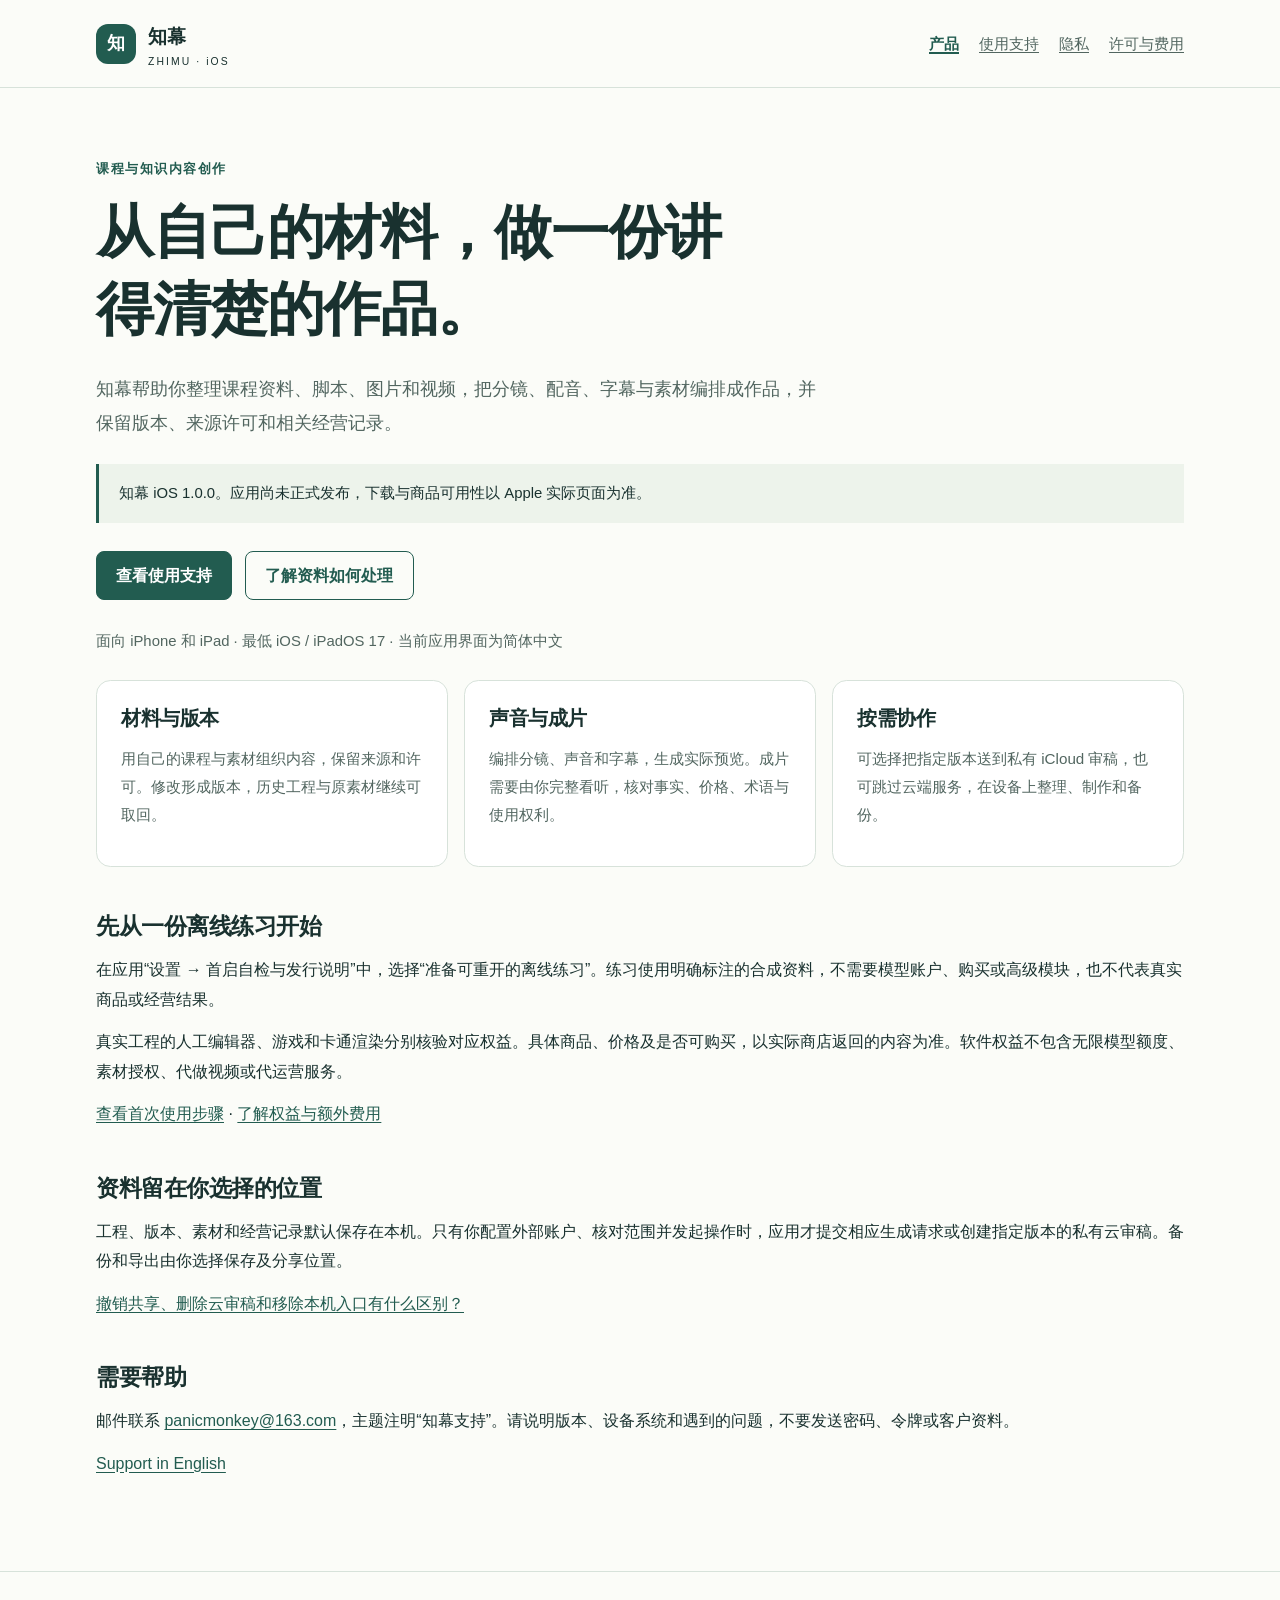
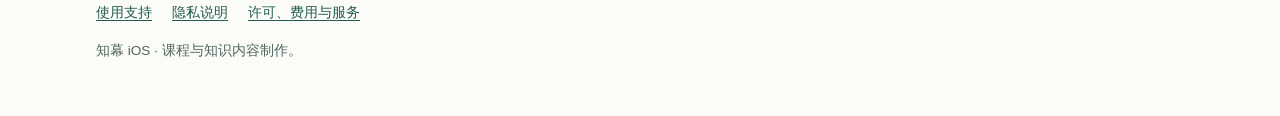
==== docs/index.html @ c90d4d98 "feat: release standalone free video core and support site" ====
<!doctype html>
<html lang="zh-CN">
<head>
  <meta charset="utf-8">
  <meta name="viewport" content="width=device-width, initial-scale=1">
  <meta name="description" content="知幕 iOS 的使用支持、隐私与许可说明。了解本机制作、可选云端审稿、备份和购买恢复边界。">
  <meta name="referrer" content="no-referrer">
  <meta http-equiv="Content-Security-Policy" content="default-src 'none'; style-src 'self'; base-uri 'none'; form-action 'none'">
  <title>知幕 · 产品与使用支持</title>
  <link rel="stylesheet" href="site.css">
</head>
<body>
  <a class="skip" href="#main">跳到正文</a>
  <header class="site-header">
    <div class="container header-inner">
      <a class="brand" href="index.html" aria-label="知幕首页"><span class="brand-mark" aria-hidden="true">知</span><span>知幕<small>ZHIMU · iOS</small></span></a>
      <nav aria-label="主导航"><a href="index.html" aria-current="page">产品</a><a href="support.html">使用支持</a><a href="privacy.html">隐私</a><a href="terms.html">许可与费用</a></nav>
    </div>
  </header>
  <main class="container" id="main">
    <p class="eyebrow">课程与知识内容创作</p>
    <h1>从自己的材料，做一份讲得清楚的作品。</h1>
    <p class="lede">知幕帮助你整理课程资料、脚本、图片和视频，把分镜、配音、字幕与素材编排成作品，并保留版本、来源许可和相关经营记录。</p>
    <div class="status">知幕 iOS 1.0.0。应用尚未正式发布，下载与商品可用性以 Apple 实际页面为准。</div>
    <div class="actions"><a class="button primary" href="support.html">查看使用支持</a><a class="button" href="privacy.html">了解资料如何处理</a></div>
    <p class="note">面向 iPhone 和 iPad · 最低 iOS / iPadOS 17 · 当前应用界面为简体中文</p>
    <div class="grid">
      <section class="card"><h2>材料与版本</h2><p>用自己的课程与素材组织内容，保留来源和许可。修改形成版本，历史工程与原素材继续可取回。</p></section>
      <section class="card"><h2>声音与成片</h2><p>编排分镜、声音和字幕，生成实际预览。成片需要由你完整看听，核对事实、价格、术语与使用权利。</p></section>
      <section class="card"><h2>按需协作</h2><p>可选择把指定版本送到私有 iCloud 审稿，也可跳过云端服务，在设备上整理、制作和备份。</p></section>
    </div>
    <section>
      <h2>先从一份离线练习开始</h2>
      <p>在应用“设置 → 首启自检与发行说明”中，选择“准备可重开的离线练习”。练习使用明确标注的合成资料，不需要模型账户、购买或高级模块，也不代表真实商品或经营结果。</p>
      <p>真实工程的人工编辑器、游戏和卡通渲染分别核验对应权益。具体商品、价格及是否可购买，以实际商店返回的内容为准。软件权益不包含无限模型额度、素材授权、代做视频或代运营服务。</p>
      <p><a href="support.html#start">查看首次使用步骤</a> · <a href="terms.html#purchase">了解权益与额外费用</a></p>
    </section>
    <section>
      <h2>资料留在你选择的位置</h2>
      <p>工程、版本、素材和经营记录默认保存在本机。只有你配置外部账户、核对范围并发起操作时，应用才提交相应生成请求或创建指定版本的私有云审稿。备份和导出由你选择保存及分享位置。</p>
      <p><a href="privacy.html#cloud-review">撤销共享、删除云审稿和移除本机入口有什么区别？</a></p>
    </section>
    <section>
      <h2>需要帮助</h2>
      <p>邮件联系 <a href="mailto:panicmonkey@163.com">panicmonkey@163.com</a>，主题注明“知幕支持”。请说明版本、设备系统和遇到的问题，不要发送密码、令牌或客户资料。</p>
      <p><a href="support.html#english" lang="en">Support in English</a></p>
    </section>
  </main>
  <footer class="site-footer"><div class="container"><div class="footer-links"><a href="support.html">使用支持</a><a href="privacy.html">隐私说明</a><a href="terms.html">许可、费用与服务</a></div><p>知幕 iOS · 课程与知识内容制作。</p></div></footer>
</body>
</html>
---- docs/site.css ----
:root {
  color-scheme: light;
  --ink: #19312f;
  --muted: #526660;
  --accent: #225c50;
  --paper: #fbfcf8;
  --line: #d7e2da;
  --wash: #edf3eb;
}
* { box-sizing: border-box; }
html { scroll-padding-top: 1rem; }
body { margin: 0; background: var(--paper); color: var(--ink); font-family: -apple-system, BlinkMacSystemFont, "PingFang SC", "Microsoft YaHei", sans-serif; line-height: 1.85; overflow-wrap: anywhere; }
a { color: var(--accent); text-underline-offset: .2em; }
a:hover { text-decoration-thickness: .15em; }
a:focus-visible, [tabindex]:focus-visible { outline: 3px solid var(--accent); outline-offset: 5px; }
.skip { position: absolute; left: 1rem; top: -5rem; z-index: 2; padding: .5rem 1rem; background: white; }
.skip:focus { top: .5rem; }
.container { width: min(100% - 3rem, 68rem); margin-inline: auto; }
.site-header { border-bottom: 1px solid var(--line); }
.header-inner { display: flex; align-items: center; justify-content: space-between; gap: 1rem; flex-wrap: wrap; padding-block: 1.2rem; }
.brand { display: inline-flex; align-items: center; gap: .75rem; color: var(--ink); text-decoration: none; font-weight: 700; font-size: 1.2rem; }
.brand-mark { display: grid; place-items: center; width: 2.5rem; height: 2.5rem; border-radius: .75rem; background: var(--accent); color: white; font-size: 1.1rem; }
.brand small { display: block; font-size: .65rem; line-height: 1.3; font-weight: 500; letter-spacing: .2em; }
nav { display: flex; gap: .4rem 1.25rem; flex-wrap: wrap; }
nav a { padding-block: .4rem; color: var(--muted); font-size: .95rem; }
nav a[aria-current="page"] { color: var(--accent); font-weight: 700; text-decoration-thickness: .15em; }
main { padding-block: 3.5rem 5rem; }
.eyebrow { color: var(--accent); font-size: .8rem; font-weight: 700; letter-spacing: .12em; }
h1, h2, h3 { line-height: 1.35; letter-spacing: -.02em; }
h1 { margin: .8rem 0 1.4rem; max-width: 20ch; font-size: clamp(2.1rem, 5vw, 3.6rem); }
h2 { font-size: 1.45rem; margin: 2.75rem 0 .8rem; }
h3 { font-size: 1.1rem; margin-top: 0; }
p { margin: .8rem 0; }
.lede { max-width: 46rem; color: var(--muted); font-size: 1.15rem; }
.status { margin-block: 1.5rem; padding: 1rem 1.25rem; border-left: 3px solid var(--accent); background: var(--wash); font-size: .93rem; }
.actions { display: flex; flex-wrap: wrap; gap: .8rem; margin-block: 1.75rem; }
.button { display: inline-block; min-height: 2.75rem; padding: .55rem 1.2rem; border: 1px solid var(--accent); border-radius: .5rem; font-weight: 600; text-decoration: none; }
.button.primary { background: var(--accent); color: white; }
.grid { display: grid; grid-template-columns: repeat(3, minmax(0, 1fr)); gap: 1rem; margin-top: 1.5rem; }
.card { padding: 1.5rem; background: white; border: 1px solid var(--line); border-radius: .9rem; }
.card h2 { margin: 0 0 .65rem; font-size: 1.25rem; }
.card p { color: var(--muted); font-size: .95rem; }
.article { max-width: 52rem; }
.article h1 { font-size: clamp(2rem, 4vw, 2.9rem); }
.article section { scroll-margin-top: 1rem; }
.contents { margin-block: 1.75rem; padding: 1.2rem 1.5rem; border: 1px solid var(--line); border-radius: .7rem; }
.contents p { margin-top: 0; font-weight: 700; }
.contents ul { margin-bottom: 0; }
li { margin-block: .45rem; }
ol, ul { padding-left: 1.4rem; }
.table-wrap { overflow-x: auto; margin-block: 1rem; border: 1px solid var(--line); border-radius: .6rem; }
table { border-collapse: collapse; width: 100%; font-size: .93rem; }
th, td { padding: .85rem 1rem; text-align: left; vertical-align: top; border-bottom: 1px solid var(--line); }
th { background: var(--wash); font-weight: 700; }
tbody tr:last-child td, tbody tr:last-child th { border-bottom: 0; }
td:first-child, th:first-child { min-width: 8rem; }
.note { color: var(--muted); font-size: .93rem; }
.english { padding: 1.3rem 1.5rem; margin-top: 2rem; background: var(--wash); border-radius: .7rem; }
.english h2 { margin-top: 0; font-size: 1.25rem; }
.site-footer { border-top: 1px solid var(--line); color: var(--muted); font-size: .85rem; padding-block: 1.75rem 2.5rem; }
.footer-links { display: flex; flex-wrap: wrap; gap: .75rem 1.25rem; }
.site-footer p { max-width: 50rem; }
@media (max-width: 42rem) {
  .container { width: min(100% - 2rem, 68rem); }
  .header-inner { align-items: flex-start; }
  nav { width: 100%; gap: .25rem 1rem; }
  main { padding-block: 2.25rem 3.5rem; }
  .grid { grid-template-columns: 1fr; }
  .card { padding: 1.2rem; }
  th, td { padding: .7rem; }
}
@media print {
  .skip, .site-header nav, .actions { display: none; }
  body { background: white; color: black; }
  main { padding-block: 1rem; }
  .container { width: 100%; }
  .card, .status, .english { break-inside: avoid; }
}
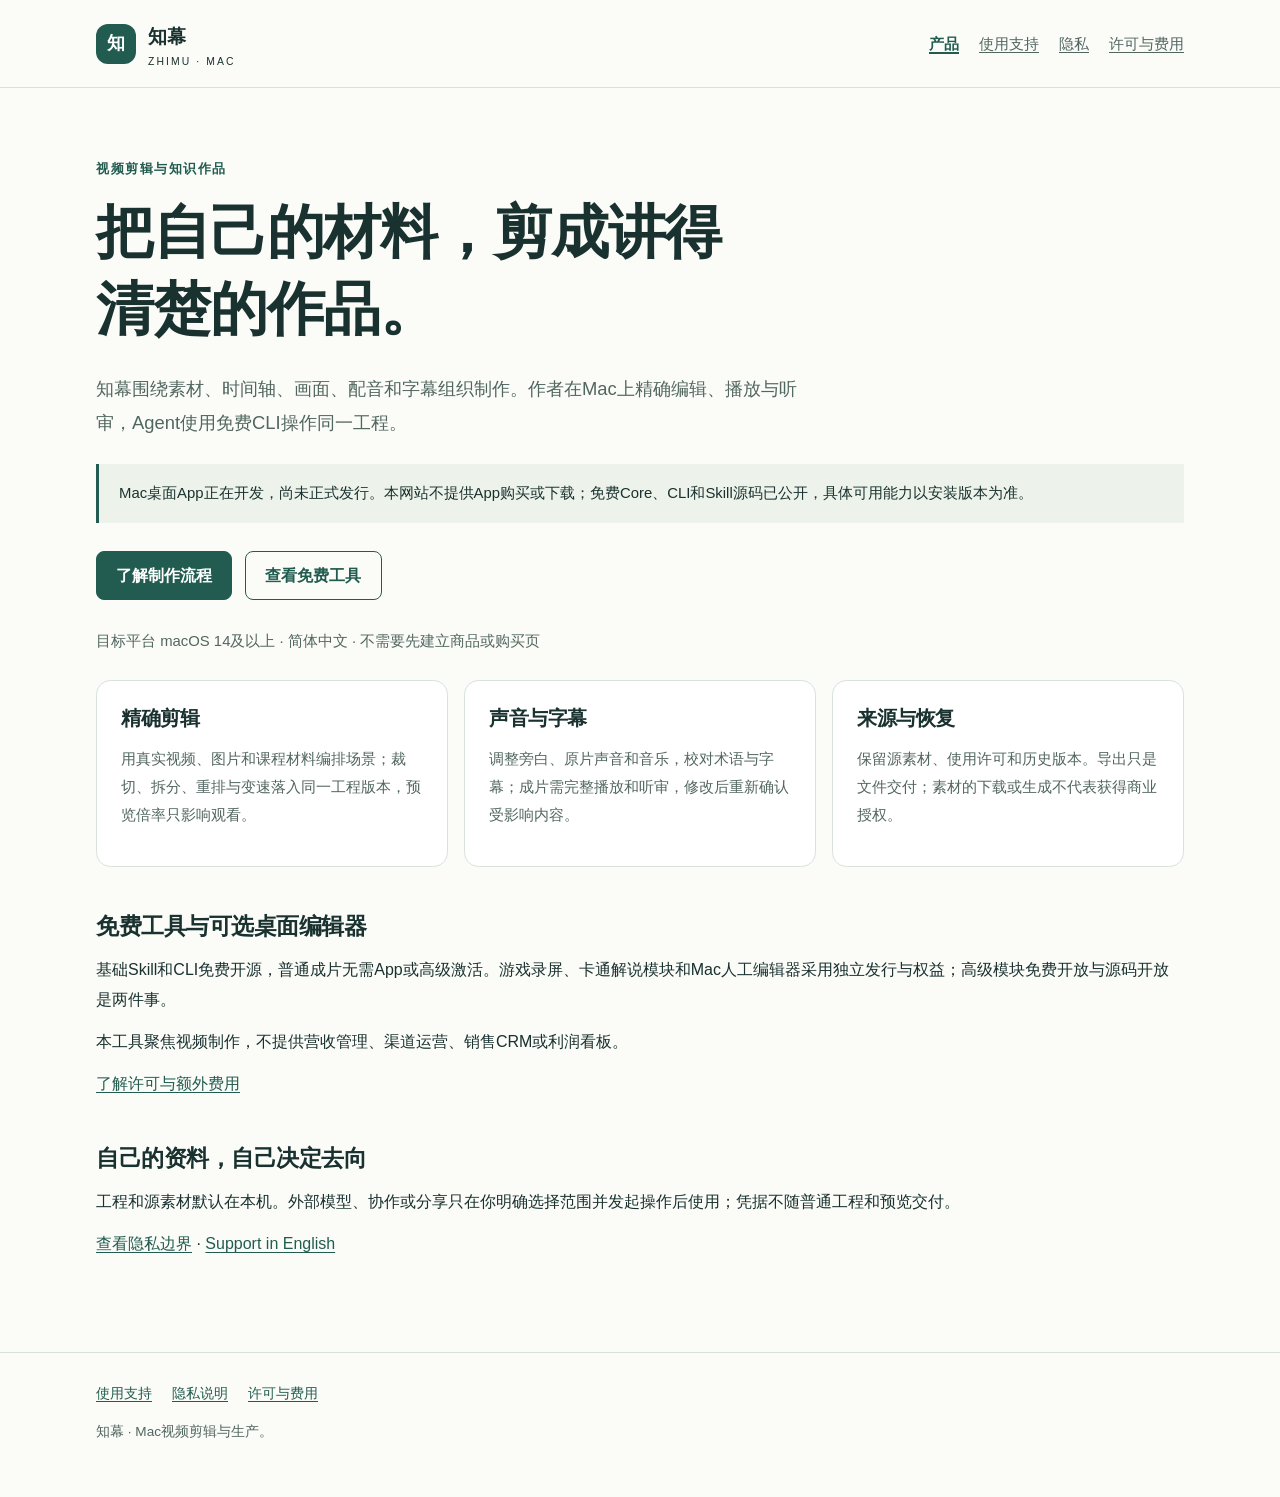
==== commit 81e3f1b2: "Support ordinary content projects and align Mac product documentation" ====
--- a/docs/index.html
+++ b/docs/index.html
@@ -1,51 +1,17 @@
 <!doctype html>
-<html lang="zh-CN">
-<head>
-  <meta charset="utf-8">
-  <meta name="viewport" content="width=device-width, initial-scale=1">
-  <meta name="description" content="知幕 iOS 的使用支持、隐私与许可说明。了解本机制作、可选云端审稿、备份和购买恢复边界。">
-  <meta name="referrer" content="no-referrer">
-  <meta http-equiv="Content-Security-Policy" content="default-src 'none'; style-src 'self'; base-uri 'none'; form-action 'none'">
-  <title>知幕 · 产品与使用支持</title>
-  <link rel="stylesheet" href="site.css">
-</head>
-<body>
-  <a class="skip" href="#main">跳到正文</a>
-  <header class="site-header">
-    <div class="container header-inner">
-      <a class="brand" href="index.html" aria-label="知幕首页"><span class="brand-mark" aria-hidden="true">知</span><span>知幕<small>ZHIMU · iOS</small></span></a>
-      <nav aria-label="主导航"><a href="index.html" aria-current="page">产品</a><a href="support.html">使用支持</a><a href="privacy.html">隐私</a><a href="terms.html">许可与费用</a></nav>
-    </div>
-  </header>
-  <main class="container" id="main">
-    <p class="eyebrow">课程与知识内容创作</p>
-    <h1>从自己的材料，做一份讲得清楚的作品。</h1>
-    <p class="lede">知幕帮助你整理课程资料、脚本、图片和视频，把分镜、配音、字幕与素材编排成作品，并保留版本、来源许可和相关经营记录。</p>
-    <div class="status">知幕 iOS 1.0.0。应用尚未正式发布，下载与商品可用性以 Apple 实际页面为准。</div>
-    <div class="actions"><a class="button primary" href="support.html">查看使用支持</a><a class="button" href="privacy.html">了解资料如何处理</a></div>
-    <p class="note">面向 iPhone 和 iPad · 最低 iOS / iPadOS 17 · 当前应用界面为简体中文</p>
-    <div class="grid">
-      <section class="card"><h2>材料与版本</h2><p>用自己的课程与素材组织内容，保留来源和许可。修改形成版本，历史工程与原素材继续可取回。</p></section>
-      <section class="card"><h2>声音与成片</h2><p>编排分镜、声音和字幕，生成实际预览。成片需要由你完整看听，核对事实、价格、术语与使用权利。</p></section>
-      <section class="card"><h2>按需协作</h2><p>可选择把指定版本送到私有 iCloud 审稿，也可跳过云端服务，在设备上整理、制作和备份。</p></section>
-    </div>
-    <section>
-      <h2>先从一份离线练习开始</h2>
-      <p>在应用“设置 → 首启自检与发行说明”中，选择“准备可重开的离线练习”。练习使用明确标注的合成资料，不需要模型账户、购买或高级模块，也不代表真实商品或经营结果。</p>
-      <p>真实工程的人工编辑器、游戏和卡通渲染分别核验对应权益。具体商品、价格及是否可购买，以实际商店返回的内容为准。软件权益不包含无限模型额度、素材授权、代做视频或代运营服务。</p>
-      <p><a href="support.html#start">查看首次使用步骤</a> · <a href="terms.html#purchase">了解权益与额外费用</a></p>
-    </section>
-    <section>
-      <h2>资料留在你选择的位置</h2>
-      <p>工程、版本、素材和经营记录默认保存在本机。只有你配置外部账户、核对范围并发起操作时，应用才提交相应生成请求或创建指定版本的私有云审稿。备份和导出由你选择保存及分享位置。</p>
-      <p><a href="privacy.html#cloud-review">撤销共享、删除云审稿和移除本机入口有什么区别？</a></p>
-    </section>
-    <section>
-      <h2>需要帮助</h2>
-      <p>邮件联系 <a href="mailto:panicmonkey@163.com">panicmonkey@163.com</a>，主题注明“知幕支持”。请说明版本、设备系统和遇到的问题，不要发送密码、令牌或客户资料。</p>
-      <p><a href="support.html#english" lang="en">Support in English</a></p>
-    </section>
-  </main>
-  <footer class="site-footer"><div class="container"><div class="footer-links"><a href="support.html">使用支持</a><a href="privacy.html">隐私说明</a><a href="terms.html">许可、费用与服务</a></div><p>知幕 iOS · 课程与知识内容制作。</p></div></footer>
-</body>
-</html>
+<html lang="zh-CN"><head><meta charset="utf-8"><meta name="viewport" content="width=device-width, initial-scale=1">
+<meta name="description" content="面向Mac的视频编辑、配音、字幕与可恢复工程。免费CLI独立可用，高级制作与桌面App单独提供。"><meta name="referrer" content="no-referrer">
+<meta http-equiv="Content-Security-Policy" content="default-src 'none'; style-src 'self'; base-uri 'none'; form-action 'none'">
+<title>知幕 · Mac视频剪辑与生产</title><link rel="stylesheet" href="site.css"></head>
+<body><a class="skip" href="#main">跳到正文</a>
+<header class="site-header"><div class="container header-inner"><a class="brand" href="index.html" aria-label="知幕首页"><span class="brand-mark" aria-hidden="true">知</span><span>知幕<small>ZHIMU · MAC</small></span></a><nav aria-label="主导航"><a href="index.html" aria-current="page">产品</a><a href="support.html">使用支持</a><a href="privacy.html">隐私</a><a href="terms.html">许可与费用</a></nav></div></header>
+<main class="container" id="main">
+<p class="eyebrow">视频剪辑与知识作品</p><h1>把自己的材料，剪成讲得清楚的作品。</h1>
+<p class="lede">知幕围绕素材、时间轴、画面、配音和字幕组织制作。作者在Mac上精确编辑、播放与听审，Agent使用免费CLI操作同一工程。</p>
+<div class="status">Mac桌面App正在开发，尚未正式发行。本网站不提供App购买或下载；免费Core、CLI和Skill源码已公开，具体可用能力以安装版本为准。</div>
+<div class="actions"><a class="button primary" href="support.html#start">了解制作流程</a><a class="button" href="https://github.com/ayqy/video-core">查看免费工具</a></div>
+<p class="note">目标平台 macOS 14及以上 · 简体中文 · 不需要先建立商品或购买页</p>
+<div class="grid"><section class="card"><h2>精确剪辑</h2><p>用真实视频、图片和课程材料编排场景；裁切、拆分、重排与变速落入同一工程版本，预览倍率只影响观看。</p></section><section class="card"><h2>声音与字幕</h2><p>调整旁白、原片声音和音乐，校对术语与字幕；成片需完整播放和听审，修改后重新确认受影响内容。</p></section><section class="card"><h2>来源与恢复</h2><p>保留源素材、使用许可和历史版本。导出只是文件交付；素材的下载或生成不代表获得商业授权。</p></section></div>
+<section><h2>免费工具与可选桌面编辑器</h2><p>基础Skill和CLI免费开源，普通成片无需App或高级激活。游戏录屏、卡通解说模块和Mac人工编辑器采用独立发行与权益；高级模块免费开放与源码开放是两件事。</p><p>本工具聚焦视频制作，不提供营收管理、渠道运营、销售CRM或利润看板。</p><p><a href="terms.html#purchase">了解许可与额外费用</a></p></section>
+<section><h2>自己的资料，自己决定去向</h2><p>工程和源素材默认在本机。外部模型、协作或分享只在你明确选择范围并发起操作后使用；凭据不随普通工程和预览交付。</p><p><a href="privacy.html">查看隐私边界</a> · <a href="support.html#english" lang="en">Support in English</a></p></section></main>
+<footer class="site-footer"><div class="container"><div class="footer-links"><a href="support.html">使用支持</a><a href="privacy.html">隐私说明</a><a href="terms.html">许可与费用</a></div><p>知幕 · Mac视频剪辑与生产。</p></div></footer></body></html>
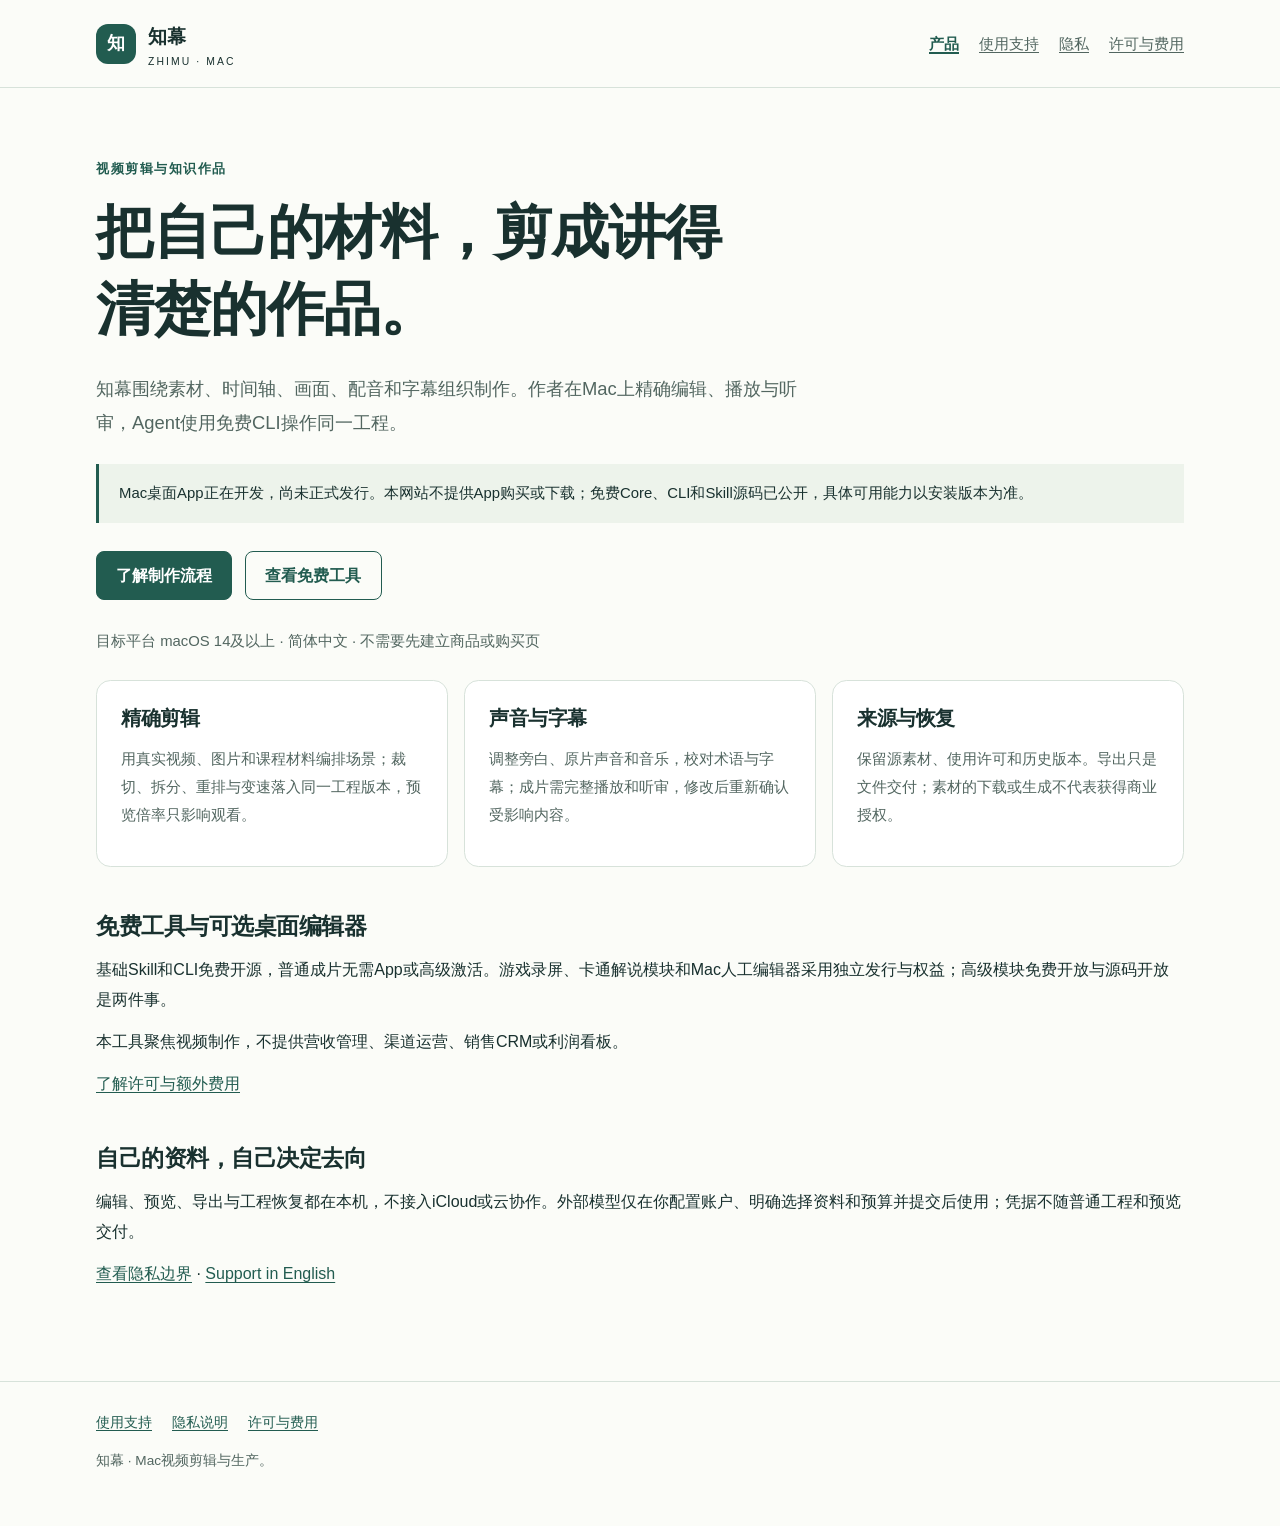
==== commit fbb69be0: "Remove cloud editing paths and publish causal knowledge core" ====
--- a/docs/index.html
+++ b/docs/index.html
@@ -13,5 +13,5 @@
 <p class="note">目标平台 macOS 14及以上 · 简体中文 · 不需要先建立商品或购买页</p>
 <div class="grid"><section class="card"><h2>精确剪辑</h2><p>用真实视频、图片和课程材料编排场景；裁切、拆分、重排与变速落入同一工程版本，预览倍率只影响观看。</p></section><section class="card"><h2>声音与字幕</h2><p>调整旁白、原片声音和音乐，校对术语与字幕；成片需完整播放和听审，修改后重新确认受影响内容。</p></section><section class="card"><h2>来源与恢复</h2><p>保留源素材、使用许可和历史版本。导出只是文件交付；素材的下载或生成不代表获得商业授权。</p></section></div>
 <section><h2>免费工具与可选桌面编辑器</h2><p>基础Skill和CLI免费开源，普通成片无需App或高级激活。游戏录屏、卡通解说模块和Mac人工编辑器采用独立发行与权益；高级模块免费开放与源码开放是两件事。</p><p>本工具聚焦视频制作，不提供营收管理、渠道运营、销售CRM或利润看板。</p><p><a href="terms.html#purchase">了解许可与额外费用</a></p></section>
-<section><h2>自己的资料，自己决定去向</h2><p>工程和源素材默认在本机。外部模型、协作或分享只在你明确选择范围并发起操作后使用；凭据不随普通工程和预览交付。</p><p><a href="privacy.html">查看隐私边界</a> · <a href="support.html#english" lang="en">Support in English</a></p></section></main>
+<section><h2>自己的资料，自己决定去向</h2><p>编辑、预览、导出与工程恢复都在本机，不接入iCloud或云协作。外部模型仅在你配置账户、明确选择资料和预算并提交后使用；凭据不随普通工程和预览交付。</p><p><a href="privacy.html">查看隐私边界</a> · <a href="support.html#english" lang="en">Support in English</a></p></section></main>
 <footer class="site-footer"><div class="container"><div class="footer-links"><a href="support.html">使用支持</a><a href="privacy.html">隐私说明</a><a href="terms.html">许可与费用</a></div><p>知幕 · Mac视频剪辑与生产。</p></div></footer></body></html>
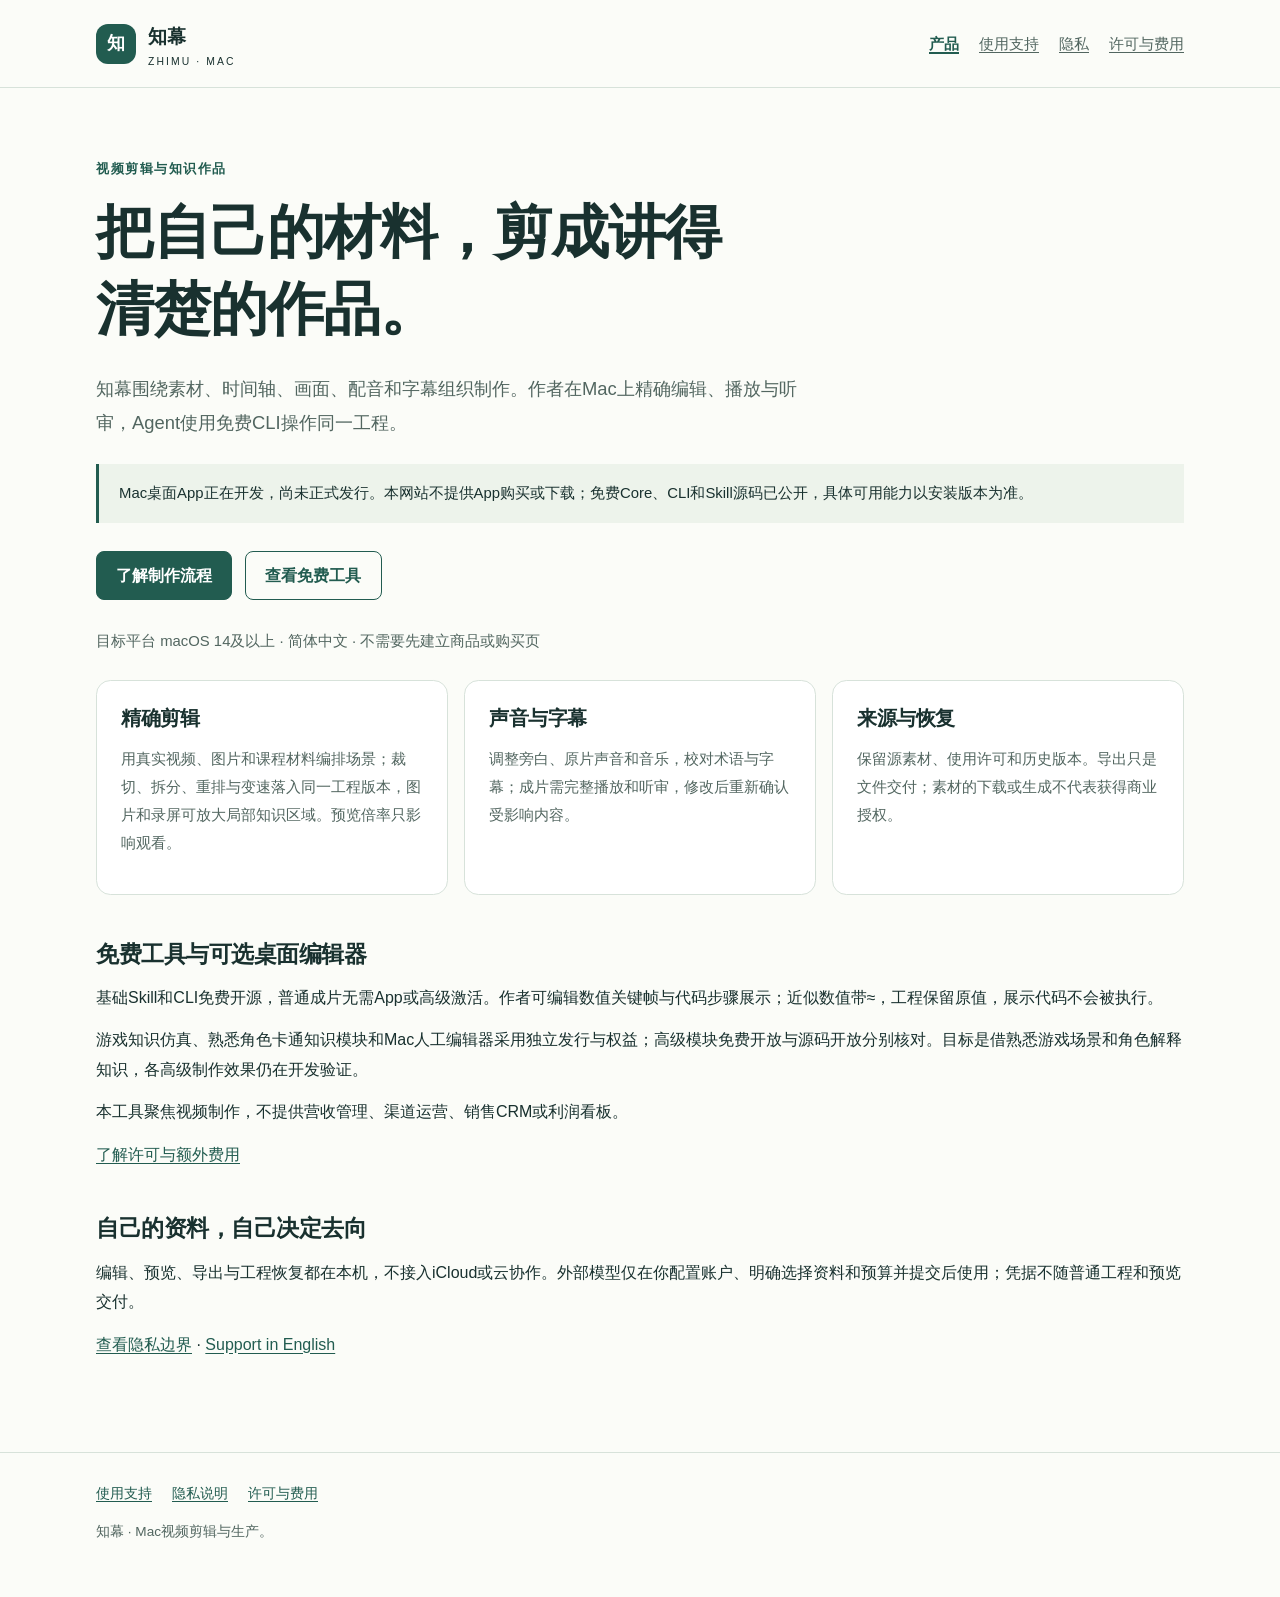
==== commit 046614b1: "Preserve long render leases and clarify knowledge production status" ====
--- a/docs/index.html
+++ b/docs/index.html
@@ -11,7 +11,7 @@
 <div class="status">Mac桌面App正在开发，尚未正式发行。本网站不提供App购买或下载；免费Core、CLI和Skill源码已公开，具体可用能力以安装版本为准。</div>
 <div class="actions"><a class="button primary" href="support.html#start">了解制作流程</a><a class="button" href="https://github.com/ayqy/video-core">查看免费工具</a></div>
 <p class="note">目标平台 macOS 14及以上 · 简体中文 · 不需要先建立商品或购买页</p>
-<div class="grid"><section class="card"><h2>精确剪辑</h2><p>用真实视频、图片和课程材料编排场景；裁切、拆分、重排与变速落入同一工程版本，预览倍率只影响观看。</p></section><section class="card"><h2>声音与字幕</h2><p>调整旁白、原片声音和音乐，校对术语与字幕；成片需完整播放和听审，修改后重新确认受影响内容。</p></section><section class="card"><h2>来源与恢复</h2><p>保留源素材、使用许可和历史版本。导出只是文件交付；素材的下载或生成不代表获得商业授权。</p></section></div>
-<section><h2>免费工具与可选桌面编辑器</h2><p>基础Skill和CLI免费开源，普通成片无需App或高级激活。游戏录屏、卡通解说模块和Mac人工编辑器采用独立发行与权益；高级模块免费开放与源码开放是两件事。</p><p>本工具聚焦视频制作，不提供营收管理、渠道运营、销售CRM或利润看板。</p><p><a href="terms.html#purchase">了解许可与额外费用</a></p></section>
+<div class="grid"><section class="card"><h2>精确剪辑</h2><p>用真实视频、图片和课程材料编排场景；裁切、拆分、重排与变速落入同一工程版本，图片和录屏可放大局部知识区域。预览倍率只影响观看。</p></section><section class="card"><h2>声音与字幕</h2><p>调整旁白、原片声音和音乐，校对术语与字幕；成片需完整播放和听审，修改后重新确认受影响内容。</p></section><section class="card"><h2>来源与恢复</h2><p>保留源素材、使用许可和历史版本。导出只是文件交付；素材的下载或生成不代表获得商业授权。</p></section></div>
+<section><h2>免费工具与可选桌面编辑器</h2><p>基础Skill和CLI免费开源，普通成片无需App或高级激活。作者可编辑数值关键帧与代码步骤展示；近似数值带≈，工程保留原值，展示代码不会被执行。</p><p>游戏知识仿真、熟悉角色卡通知识模块和Mac人工编辑器采用独立发行与权益；高级模块免费开放与源码开放分别核对。目标是借熟悉游戏场景和角色解释知识，各高级制作效果仍在开发验证。</p><p>本工具聚焦视频制作，不提供营收管理、渠道运营、销售CRM或利润看板。</p><p><a href="terms.html#purchase">了解许可与额外费用</a></p></section>
 <section><h2>自己的资料，自己决定去向</h2><p>编辑、预览、导出与工程恢复都在本机，不接入iCloud或云协作。外部模型仅在你配置账户、明确选择资料和预算并提交后使用；凭据不随普通工程和预览交付。</p><p><a href="privacy.html">查看隐私边界</a> · <a href="support.html#english" lang="en">Support in English</a></p></section></main>
 <footer class="site-footer"><div class="container"><div class="footer-links"><a href="support.html">使用支持</a><a href="privacy.html">隐私说明</a><a href="terms.html">许可与费用</a></div><p>知幕 · Mac视频剪辑与生产。</p></div></footer></body></html>
